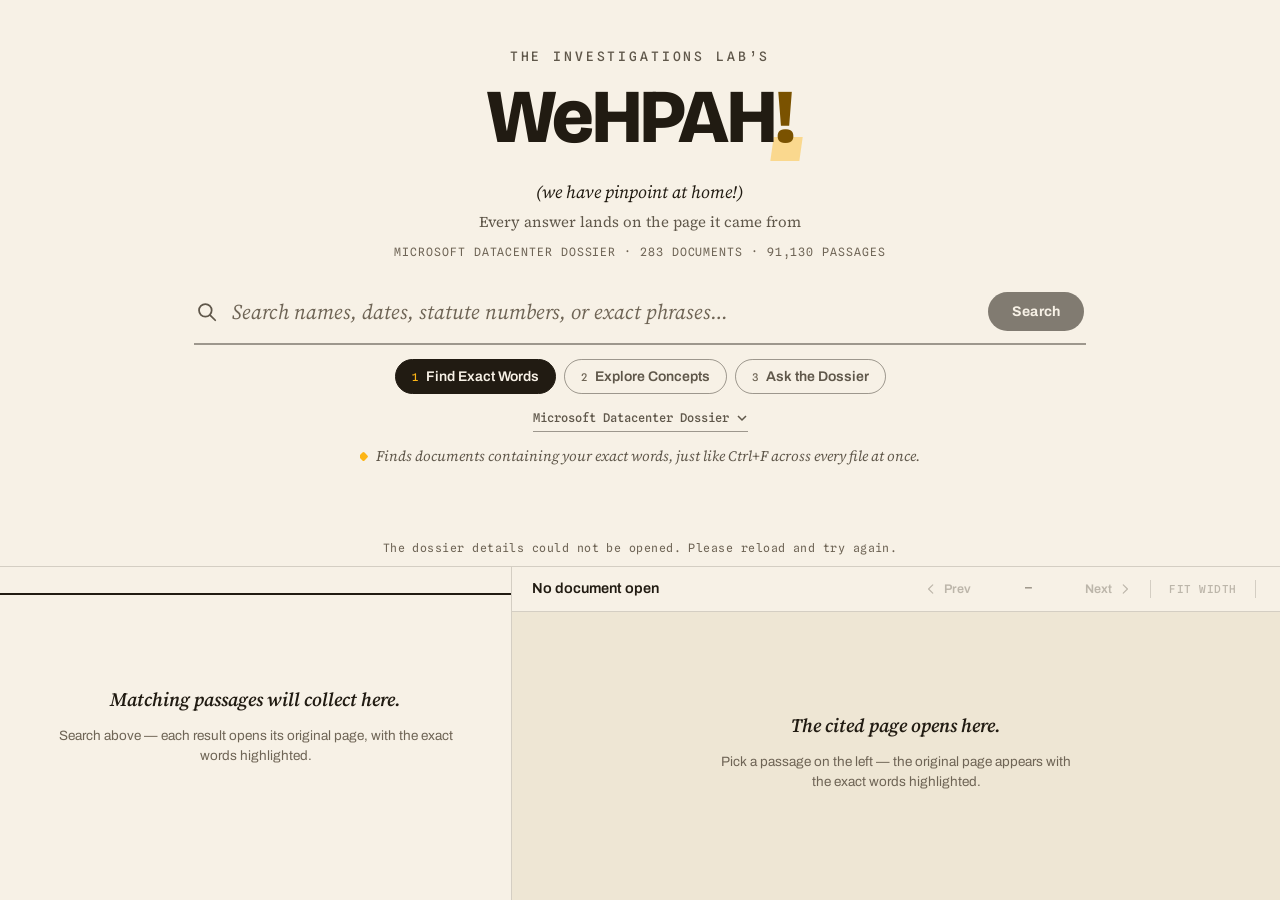
==== index.html @ 5fb96c06 "Add people and organizations, with a documented, measurable pipeline names.py finds candidates from " ====
<!doctype html>
<html lang="en">
<head>
  <meta charset="utf-8" />
  <meta name="viewport" content="width=device-width, initial-scale=1" />
  <title>Investigations Lab's WeHPAH! (We have pinpoint at home!)</title>
  <meta name="description" content="Search the complete CEC San Jose Data Center docket and see every answer highlighted on the original page." />
  <link rel="preconnect" href="https://fonts.googleapis.com" />
  <link rel="preconnect" href="https://fonts.gstatic.com" crossorigin />
  <link rel="stylesheet"
        href="https://fonts.googleapis.com/css2?family=Archivo:wght@400;500;600;700&family=Bricolage+Grotesque:opsz,wght@12..96,600;12..96,800&family=Source+Serif+4:ital,opsz,wght@0,8..60,400;0,8..60,600;1,8..60,400;1,8..60,600&family=Spline+Sans+Mono:wght@400;500&display=swap" />
  <link rel="stylesheet" href="./style.css" />
</head>
<body>
  <div class="app">
    <!-- ============ Header: essay cover that folds into a slim strip ============ -->
    <header id="app-header" class="app-header">
      <div class="header-inner">

        <!-- Wordmark: large in cover state, small + left-aligned when compact -->
        <div class="masthead">
          <p class="masthead-kicker">The Investigations Lab&rsquo;s</p>
          <h1 class="masthead-title"><a id="home-link" class="home-link" href="./" title="Back to the start">WeHPAH<span class="masthead-bang">!</span></a></h1>
          <div class="masthead-extras">
            <p class="masthead-nickname"><em>(we have pinpoint at home!)</em></p>
            <p class="masthead-tagline">Every answer lands on the page it came from</p>
            <p class="masthead-facts">Microsoft Datacenter Dossier &middot; 283 documents &middot; 91,130 passages</p>
          </div>
        </div>

        <!-- One search bar, three ways to ask -->
        <div class="search-hero">
          <div class="search-field">
            <svg class="search-glyph" viewBox="0 0 20 20" aria-hidden="true" fill="none" stroke="currentColor" stroke-width="1.6" stroke-linecap="round">
              <circle cx="8.5" cy="8.5" r="5.75"></circle>
              <path d="M13 13l4.5 4.5"></path>
            </svg>
            <input id="search-input" type="text" autocomplete="off" spellcheck="false"
                   placeholder="Search names, dates, statute numbers, or exact phrases&hellip;"
                   aria-label="Search the record" />
            <button id="search-button" class="search-go" type="button">Search</button>
          </div>

          <nav class="mode-switcher" role="tablist" aria-label="Search mode">
            <button class="pill active" data-mode="exact" role="tab" aria-selected="true"><span class="pill-no">1</span>Find Exact Words</button>
            <button class="pill" data-mode="concepts" role="tab" aria-selected="false"><span class="pill-no">2</span>Explore Concepts</button>
            <button class="pill" data-mode="dossier" role="tab" aria-selected="false"><span class="pill-no">3</span>Ask the Dossier</button>
          </nav>
          <button id="dossier-toggle" class="dossier-toggle" type="button" aria-expanded="false" aria-controls="dossier-panel"><span id="dossier-name">Microsoft Datacenter Dossier</span><svg viewBox="0 0 12 12" aria-hidden="true"><path d="m2 4 4 4 4-4" fill="none" stroke="currentColor" stroke-width="1.5"/></svg></button>
          <div id="dossier-panel" class="dossier-panel" hidden>
            <p class="dossier-panel-title">Open another dossier</p>
            <form id="dossier-form">
              <label for="dossier-url">Hugging Face dataset link</label>
              <div class="dossier-form-row">
                <input id="dossier-url" type="text" inputmode="url" autocomplete="off" placeholder="huggingface.co/datasets/owner/name" />
                <button type="submit">Open</button>
              </div>
            </form>
            <p id="dossier-error" class="dossier-error" role="alert" hidden></p>
            <p class="dossier-panel-note">Use a public dataset prepared for WeHPAH.</p>
            <button id="dossier-default" class="dossier-default" type="button">Return to Microsoft Datacenter Dossier</button>
          </div>

          <!-- Lives outside the collapsible footnotes so mode 3 stays labeled
               as experimental in the compact strip too -->
          <div id="experimental-warning" class="experimental-warning" hidden role="alert">
            <span class="warn-dot" aria-hidden="true"></span>Experimental feature &mdash; check every answer against its page
          </div>

          <div class="search-footnotes">
            <p id="helper-copy" class="helper-copy"><em>Finds documents containing your exact words, just like Ctrl+F across every file at once.</em></p>
            <p id="browse-links" class="browse-links" hidden>Or browse the whole dossier:
              <button id="browse-timeline" type="button">Timeline</button>
              <button id="browse-laws" type="button">Laws &amp; cases cited</button>
              <button id="browse-people" type="button" hidden>People</button>
              <button id="browse-orgs" type="button" hidden>Organizations</button></p>
          </div>

          <button id="expand-header" class="expand-header" type="button" aria-label="Expand search cover" title="Back to the full search cover" aria-expanded="false">
            <svg viewBox="0 0 20 20" aria-hidden="true" fill="none" stroke="currentColor" stroke-width="1.6" stroke-linecap="round" stroke-linejoin="round">
              <path d="M5 7.5l5-5 5 5M10 2.5V17.5"></path>
            </svg>
          </button>
        </div>

      </div>
      <div id="status-bar" class="status-bar" role="status" aria-live="polite"></div>
    </header>

    <!-- ============ Workspace: evidence stream + grounding stage ============ -->
    <main class="workspace">
      <!-- Left: the evidence stream -->
      <section id="left-pane" class="left-pane" aria-label="Evidence stream">
        <div class="results-head">
          <p id="results-count" class="results-count" hidden></p>
          <div id="view-switch" class="view-switch" role="group" aria-label="Show these results as" hidden>
            <button type="button" class="view-option" data-view="passages" aria-pressed="true">Passages</button>
            <button type="button" class="view-option" data-view="timeline" aria-pressed="false">Timeline</button>
            <button type="button" class="view-option" data-view="laws" aria-pressed="false">Laws cited</button>
            <button type="button" class="view-option" data-view="people" aria-pressed="false" hidden>People</button>
            <button type="button" class="view-option" data-view="orgs" aria-pressed="false" hidden>Organizations</button>
          </div>
        </div>
        <div id="dossier-summary" class="dossier-summary" hidden></div>
        <div id="evidence-stream" class="evidence-stream">
          <div class="empty-state">
            <p class="empty-line">Matching passages will collect here.</p>
            <p class="empty-hint">Search above &mdash; each result opens its original page, with the exact words highlighted.</p>
          </div>
        </div>
      </section>

      <!-- Right: the grounding stage -->
      <section id="right-pane" class="right-pane" aria-label="Original document viewer">
        <div class="stage-head">
          <div id="stage-doc-title" class="stage-doc-title">No document open</div>
          <div class="stage-controls">
            <button id="page-prev" class="ghost" disabled aria-label="Previous page">
              <svg viewBox="0 0 20 20" aria-hidden="true" fill="none" stroke="currentColor" stroke-width="1.6" stroke-linecap="round" stroke-linejoin="round"><path d="M12.5 4l-6 6 6 6"></path></svg>
              <span>Prev</span>
            </button>
            <span id="page-counter" class="page-counter">&mdash;</span>
            <button id="page-next" class="ghost" disabled aria-label="Next page">
              <span>Next</span>
              <svg viewBox="0 0 20 20" aria-hidden="true" fill="none" stroke="currentColor" stroke-width="1.6" stroke-linecap="round" stroke-linejoin="round"><path d="M7.5 4l6 6-6 6"></path></svg>
            </button>
            <span class="control-sep" aria-hidden="true"></span>
            <button id="zoom-toggle" class="ghost mono-btn" disabled>Fit Width</button>
            <span class="control-sep" aria-hidden="true"></span>
            <a id="download-pdf" class="ghost download-link mono-btn" hidden
               download="document.pdf">
              <svg viewBox="0 0 20 20" aria-hidden="true" fill="none" stroke="currentColor" stroke-width="1.6" stroke-linecap="round" stroke-linejoin="round"><path d="M10 2.5v10M6 9l4 3.5 4-3.5M3.5 16.5h13"></path></svg>
              <span>Original PDF</span>
            </a>
          </div>
        </div>
        <div id="stage-scroll" class="stage-scroll">
          <div id="stage-empty" class="stage-empty">
            <p class="empty-line">The cited page opens here.</p>
            <p class="empty-hint">Pick a passage on the left &mdash; the original page appears with the exact words highlighted.</p>
          </div>
          <figure class="plate-figure" id="plate-figure" hidden>
            <div id="canvas-wrap" class="canvas-wrap" hidden>
              <canvas id="pdf-canvas"></canvas>
              <div id="bbox-layer" class="bbox-overlay-layer"></div>
            </div>
            <figcaption id="fig-caption" class="fig-caption"></figcaption>
          </figure>
        </div>
      </section>
    </main>
  </div>

  <script type="module" src="./src/main.js"></script>
</body>
</html>
---- style.css ----
/* ============================================================
   WeHPAH! — "The Highlighter Essay"
   Design direction: The Pudding editorial data-essay, adapted
   to an Operate workspace. Cream paper, warm ink, ONE gold
   highlighter that follows the question from the results to
   the original page. Type: Bricolage Grotesque (display),
   Source Serif 4 (passages), Spline Sans Mono (data), Archivo (UI).
   ============================================================ */

:root {
  /* Paper & ink */
  --paper: #F7F1E6;            /* warm cream ground */
  --paper-deep: #EEE6D4;       /* recessed well behind plates */
  --plate: #FFFFFF;            /* white plates: summary, PDF page */
  --ink: #211B12;              /* warm near-black */
  --ink-2: #5F574A;            /* secondary text */
  --ink-3: #6E6455;            /* faint meta (still ≥4.5:1 on paper) */
  --line: rgba(33, 27, 18, 0.16);
  --line-strong: rgba(33, 27, 18, 0.42);

  /* The one accent */
  --gold: #FDB515;             /* California gold — the highlighter */
  --gold-deep: #D99A00;        /* focus rings, chip borders */
  --gold-ink: #7A5200;         /* small text on gold-adjacent surfaces */
  --gold-mark: rgba(253, 181, 21, 0.42);
  --gold-fill: rgba(253, 181, 21, 0.32);

  /* Type */
  --font-display: 'Bricolage Grotesque', Georgia, serif;
  --font-ui: 'Archivo', system-ui, -apple-system, 'Segoe UI', sans-serif;
  --font-serif: 'Source Serif 4', Georgia, 'Times New Roman', serif;
  --font-mono: 'Spline Sans Mono', ui-monospace, 'SF Mono', Menlo, monospace;

  --ease-fold: cubic-bezier(0.22, 0.61, 0.21, 1);
  --shadow-plate: 0 0 0 1px rgba(33, 27, 18, 0.22), 0 22px 44px -26px rgba(33, 27, 18, 0.42);
}

/* ---------- base ---------- */

* { box-sizing: border-box; }

/* The hidden attribute must win over any component display rule */
[hidden] { display: none !important; }

html, body {
  margin: 0;
  padding: 0;
  height: 100%;
  background: var(--paper);
  color: var(--ink);
  font-family: var(--font-ui);
  font-size: 15px;
  line-height: 1.5;
  -webkit-font-smoothing: antialiased;
  text-rendering: optimizeLegibility;
}

/* The app grid owns all scrolling; the page itself never drifts sideways */
html, body { overflow-x: clip; max-width: 100vw; }
body { overflow-y: hidden; }

/* Browser surfaces drawn in the world's palette */
::selection { background: rgba(253, 181, 21, 0.5); color: var(--ink); }
* { scrollbar-width: thin; scrollbar-color: rgba(33, 27, 18, 0.32) transparent; }
::-webkit-scrollbar { width: 9px; height: 9px; }
::-webkit-scrollbar-thumb { background: rgba(33, 27, 18, 0.28); border-radius: 99px; border: 2px solid var(--paper); }
::-webkit-scrollbar-track { background: transparent; }
:focus-visible { outline: 2px solid var(--gold-deep); outline-offset: 2px; border-radius: 2px; }
a { color: inherit; }

.app {
  height: 100dvh;
  display: grid;
  grid-template-rows: auto minmax(0, 1fr);
}

/* ============================================================
   HEADER — essay cover that folds into a slim sticky strip
   ============================================================ */

.app-header {
  background: var(--paper);
  border-bottom: 1px solid var(--line);
  position: relative;
  z-index: 6;
}

.header-inner {
  max-width: 940px;
  margin: 0 auto;
  padding: clamp(30px, 5.2vh, 58px) 24px 18px;
  display: flex;
  flex-direction: column;
  align-items: center;
  text-align: center;
  gap: clamp(18px, 3vh, 30px);
  transition: padding 0.45s var(--ease-fold), gap 0.45s var(--ease-fold);
}

/* --- masthead --- */

.masthead { transition: max-width 0.45s var(--ease-fold); }

/* Small-caps studio line sitting above the wordmark */
.masthead-kicker {
  margin: 0 0 2px;
  font-family: var(--font-mono);
  font-size: 13px;
  font-weight: 500;
  letter-spacing: 0.22em;
  text-transform: uppercase;
  color: var(--ink-2);
}
body.compact .masthead-kicker { display: none; }

.masthead-title {
  margin: 0;
  font-family: var(--font-display);
  font-weight: 800;
  font-optical-sizing: auto;
  font-size: clamp(46px, 6.4vw, 76px);
  line-height: 1.3;          /* single word never wraps; keeps the box readable */
  letter-spacing: -0.03em;
  color: var(--ink);
  transition: font-size 0.45s var(--ease-fold);
}
/* The bang sits on a swipe of the gold highlighter */
.masthead-bang {
  color: var(--gold-ink);
  position: relative;
}
.masthead-bang::after {
  content: "";
  position: absolute;
  left: -0.04em;
  right: -0.1em;
  bottom: 0.02em;
  height: 0.32em;
  background: var(--gold-mark);
  z-index: -1;
  transform: skewX(-8deg);
}

.masthead-extras {
  max-height: 120px;
  overflow: hidden;
  opacity: 1;
  transition: max-height 0.4s var(--ease-fold), opacity 0.25s ease, margin 0.4s var(--ease-fold);
}
/* The nickname rides directly under the wordmark, its own line */
.masthead-nickname {
  margin: 12px 0 0;
  font-family: var(--font-serif);
  font-size: 17.5px;
  color: var(--ink);
}
.masthead-nickname em { font-style: italic; }
.masthead-tagline {
  margin: 6px 0 0;
  font-family: var(--font-serif);
  font-size: 15px;
  color: var(--ink-2);
}
.masthead-tagline em { font-style: italic; color: var(--ink); }
.masthead-facts {
  margin: 10px 0 0;
  font-family: var(--font-mono);
  font-size: 11.5px;
  letter-spacing: 0.08em;
  text-transform: uppercase;
  color: var(--ink-3);
}

/* --- the search field: a blank line in the essay --- */

.search-hero {
  width: 100%;
  display: flex;
  flex-direction: column;
  align-items: center;
  gap: 14px;
  transition: gap 0.45s var(--ease-fold);
}
.dossier-toggle {
  border: 0;
  border-bottom: 1px solid var(--line-strong);
  background: transparent;
  color: var(--ink-2);
  font: 500 12px/1.4 var(--font-mono);
  padding: 2px 0 4px;
  cursor: pointer;
  display: inline-flex;
  align-items: center;
  gap: 7px;
  max-width: 220px;
}
.dossier-toggle:hover, .dossier-toggle[aria-expanded="true"] { color: var(--ink); border-color: var(--gold-deep); }
.dossier-toggle:disabled { opacity: .5; cursor: wait; }
.dossier-toggle span { overflow: hidden; white-space: nowrap; text-overflow: ellipsis; }
.dossier-toggle svg { width: 12px; height: 12px; flex: none; }
.dossier-panel {
  position: fixed;
  right: max(20px, calc((100vw - 940px) / 2));
  top: var(--dossier-panel-top, 120px);
  width: min(440px, calc(100vw - 32px));
  max-height: calc(100dvh - var(--dossier-panel-top, 120px) - 12px);
  overflow-y: auto;
  text-align: left;
  background: var(--plate);
  box-shadow: var(--shadow-plate);
  padding: 22px;
  z-index: 10;
}
.dossier-panel-title { margin: 0 0 14px; font: 600 20px/1.3 var(--font-serif); }
.dossier-panel label { display: block; margin-bottom: 7px; font: 500 11px/1.4 var(--font-mono); text-transform: uppercase; letter-spacing: .06em; }
.dossier-form-row { display: flex; gap: 8px; }
.dossier-form-row input { min-width: 0; flex: 1; border: 1px solid var(--line-strong); border-radius: 2px; padding: 9px 10px; font: 15px/1.4 var(--font-ui); color: var(--ink); }
.dossier-form-row button { border: 0; background: var(--ink); color: var(--plate); padding: 9px 15px; font: 600 13px/1.4 var(--font-ui); cursor: pointer; }
.dossier-panel-note, .dossier-error { margin: 12px 0 0; font: 15px/1.45 var(--font-serif); color: var(--ink-2); }
.dossier-error { color: var(--gold-ink); }
.dossier-default { margin-top: 15px; border: 0; border-bottom: 1px solid var(--line-strong); padding: 0 0 2px; background: transparent; color: var(--ink-2); font: 500 12px/1.4 var(--font-mono); cursor: pointer; }

.search-field {
  width: 100%;
  display: flex;
  align-items: center;
  gap: 14px;
  padding: 4px 2px 12px;
  border-bottom: 2px solid var(--line-strong);
  transition: border-color 0.2s ease, padding 0.45s var(--ease-fold);
}
.search-field:focus-within { border-bottom-color: var(--gold-deep); }

.search-glyph {
  width: 22px;
  height: 22px;
  flex: none;
  color: var(--ink-2);
  transition: color 0.2s ease, width 0.45s var(--ease-fold), height 0.45s var(--ease-fold);
}
.search-field:focus-within .search-glyph { color: var(--gold-ink); }

#search-input {
  flex: 1;
  min-width: 0;
  border: none;
  outline: none;
  background: transparent;
  font-family: var(--font-serif);
  font-size: 21px;
  color: var(--ink);
  padding: 4px 0;
  transition: font-size 0.45s var(--ease-fold);
  caret-color: var(--gold-deep);
}
#search-input::placeholder { color: var(--ink-3); font-style: italic; }

.search-go {
  flex: none;
  font-family: var(--font-ui);
  font-weight: 700;
  font-size: 14px;
  letter-spacing: 0.01em;
  padding: 12px 24px;
  border: none;
  border-radius: 999px;
  background: var(--ink);
  color: var(--paper);
  cursor: pointer;
  transition: background 0.15s ease, transform 0.1s ease,
              padding 0.45s var(--ease-fold), font-size 0.45s var(--ease-fold);
}
.search-go:hover { background: #000; }
.search-go:active { transform: translateY(1px); }
.search-go:disabled { opacity: 0.55; cursor: default; }

/* --- mode switcher: three ways to ask --- */

.mode-switcher {
  display: flex;
  gap: 8px;
  flex-wrap: wrap;
  justify-content: center;
}

.pill {
  display: inline-flex;
  align-items: baseline;
  gap: 8px;
  font-family: var(--font-ui);
  font-weight: 600;
  font-size: 14px;
  padding: 9px 16px;
  border-radius: 999px;
  border: 1px solid var(--line-strong);
  background: transparent;
  color: var(--ink-2);
  cursor: pointer;
  transition: background 0.15s ease, color 0.15s ease, border-color 0.15s ease,
              padding 0.45s var(--ease-fold), font-size 0.45s var(--ease-fold);
}
.pill:hover { color: var(--ink); border-color: var(--ink); }
.pill .pill-no {
  font-family: var(--font-mono);
  font-weight: 500;
  font-size: 10.5px;
  color: var(--ink-3);
  transition: color 0.15s ease, font-size 0.45s var(--ease-fold);
}
.pill.active { background: var(--ink); border-color: var(--ink); color: var(--paper); }
.pill.active .pill-no { color: var(--gold); }

/* --- footnotes under the search --- */

.search-footnotes {
  max-height: 90px;
  overflow: hidden;
  opacity: 1;
  display: flex;
  flex-direction: column;
  align-items: center;
  gap: 10px;
  transition: max-height 0.4s var(--ease-fold), opacity 0.25s ease, margin 0.4s var(--ease-fold);
}

.helper-copy {
  margin: 0;
  font-family: var(--font-serif);
  font-size: 14.5px;
  color: var(--ink-2);
}
.helper-copy em { font-style: italic; }
.helper-copy::before {
  content: "";
  display: inline-block;
  width: 7px;
  height: 7px;
  margin-right: 9px;
  margin-bottom: 1px;
  background: var(--gold);
  border-radius: 1.5px;
  transform: rotate(45deg);
}

.experimental-warning {
  display: inline-flex;
  align-items: center;
  gap: 8px;
  font-family: var(--font-mono);
  font-size: 11px;
  letter-spacing: 0.07em;
  text-transform: uppercase;
  color: var(--gold-ink);
  background: rgba(253, 181, 21, 0.14);
  border: 1px solid var(--gold-deep);
  border-radius: 999px;
  padding: 5px 13px;
}
.warn-dot {
  width: 6px;
  height: 6px;
  border-radius: 50%;
  background: var(--gold);
}

/* --- expand (cover restore) button --- */

.expand-header {
  flex: none;
  width: 0;
  height: 34px;
  padding: 0;
  opacity: 0;
  overflow: hidden;
  pointer-events: none;
  display: inline-flex;
  align-items: center;
  justify-content: center;
  border: 1px solid var(--line-strong);
  border-radius: 50%;
  background: transparent;
  color: var(--ink-2);
  cursor: pointer;
  transition: opacity 0.3s ease 0.15s, width 0.35s var(--ease-fold);
}
.expand-header:hover { color: var(--ink); border-color: var(--ink); }
.expand-header svg { width: 15px; height: 15px; }

/* --- status line: footnote at the foot of the header --- */

.status-bar {
  max-width: 940px;
  margin: 0 auto;
  padding: 6px 24px 9px;
  min-height: 26px;
  font-family: var(--font-mono);
  font-size: 11.5px;
  letter-spacing: 0.04em;
  color: var(--ink-3);
  text-align: center;
}
.status-bar:empty { padding-top: 0; padding-bottom: 6px; }
.status-bar.busy::before {
  content: "";
  display: inline-block;
  width: 11px;
  height: 11px;
  margin-right: 8px;
  vertical-align: -1px;
  border: 2px solid var(--line);
  border-top-color: var(--gold-deep);
  border-radius: 50%;
  animation: spin 0.8s linear infinite;
}
@keyframes spin { to { transform: rotate(360deg); } }

/* ============================================================
   COMPACT STATE — after the first search, the cover folds away
   ============================================================ */

body.compact .header-inner {
  max-width: 1200px;
  flex-direction: row;
  text-align: left;
  gap: 18px;
  padding: 10px 20px;
}

body.compact .masthead {
  flex: none;
  max-width: 150px;      /* intrinsic-size cap: cover text can never widen the strip */
  overflow: hidden;
}
body.compact .masthead-title { font-size: 20px; line-height: 1.3; }
body.compact .masthead-bang::after { height: 0.3em; }
/* display:none (not just max-height:0) so the cover's lines stop contributing
   their min-content width to the compact flex row */
body.compact .masthead-extras { display: none; }

body.compact .search-hero {
  flex: 1;
  min-width: 0;
  flex-direction: row;
  gap: 12px;
}
body.compact .dossier-toggle { flex: none; max-width: 150px; }
@media (max-width: 900px) { body.compact .dossier-toggle { max-width: 90px; } }
body.compact .search-field { border-bottom-width: 1px; padding: 2px 2px 6px; gap: 10px; }
body.compact .search-glyph { width: 16px; height: 16px; }
body.compact #search-input { font-size: 15px; }
body.compact .search-go { font-size: 12px; padding: 7px 14px; }

body.compact .mode-switcher { flex: none; justify-content: flex-start; }
body.compact .pill { font-size: 12px; padding: 5px 11px; }
body.compact .pill .pill-no { font-size: 9px; }

body.compact .search-footnotes { display: none; }

body.compact .expand-header { width: 34px; opacity: 1; pointer-events: auto; }

/* Mode 3 stays labeled as experimental inside the compact strip too */
body.compact .experimental-warning { flex: none; padding: 4px 10px; font-size: 9.5px; }

/* ============================================================
   WORKSPACE — evidence stream 2fr · grounding stage 3fr
   ============================================================ */

.workspace {
  display: grid;
  grid-template-columns: minmax(340px, 2fr) minmax(0, 3fr);
  min-height: 0;
}

/* ---------- left pane: the evidence stream ---------- */

.left-pane {
  min-width: 0;
  min-height: 0;   /* grid item floor: lets overflow-y engage instead of stretching the row */
  overflow-y: auto;
  border-right: 1px solid var(--line);
  padding-bottom: 48px;
  display: flex;
  flex-direction: column;
}

/* The stream opens with the world's thick-over-thin rule pair */
.results-head {
  padding: 14px 26px 12px;
  flex: none;
  border-bottom: 2.5px solid var(--ink);
}
.results-count {
  margin: 0;
  font-family: var(--font-mono);
  font-size: 11.5px;
  font-weight: 500;
  letter-spacing: 0.08em;
  text-transform: uppercase;
  color: var(--ink-2);
}
.results-count b { color: var(--ink); font-weight: 500; }

/* --- entries: ink on paper, separated by hairlines --- */

.evidence-stream {
  margin-top: 5px;   /* first entry's hairline completes the rule pair */
  flex: 1;
  display: flex;
  flex-direction: column;
}

.empty-state {
  margin: auto;
  padding: 40px 36px;
  max-width: 54ch;
  text-align: center;
}
.empty-line {
  margin: 0 0 12px;
  font-family: var(--font-serif);
  font-style: italic;
  font-weight: 600;
  font-size: 19px;
  color: var(--ink);
}
.empty-hint {
  margin: 0;
  font-size: 13.5px;
  color: var(--ink-3);
}

.entry {
  position: relative;
  padding: 18px 26px 20px;
  border-top: 1px solid var(--line);
  cursor: pointer;
  transition: background 0.16s ease;
  animation: entry-rise 0.4s cubic-bezier(0.2, 0.7, 0.3, 1) both;
  animation-delay: calc(var(--i, 0) * 26ms);
}
@keyframes entry-rise {
  from { opacity: 0; transform: translateY(7px); }
}
.entry:hover { background: rgba(255, 255, 255, 0.55); }
.entry.active {
  background: var(--plate);
  box-shadow: 0 0 0 1px var(--line-strong), 0 14px 30px -24px rgba(33, 27, 18, 0.55);
}

.entry-head {
  display: flex;
  align-items: baseline;
  gap: 12px;
  margin-bottom: 9px;
}
.entry-doc {
  margin: 0;
  flex: 1;
  font-family: var(--font-ui);
  font-weight: 700;
  font-size: 15px;
  letter-spacing: -0.005em;
  color: var(--ink);
  min-width: 0;
  overflow: hidden;
  text-overflow: ellipsis;
  white-space: nowrap;
}
/* Gold swipe under the active entry's document */
.entry.active .entry-doc { text-decoration: underline; text-decoration-color: var(--gold); text-decoration-thickness: 3px; text-underline-offset: 4px; }
.entry-page {
  flex: none;
  font-family: var(--font-mono);
  font-size: 11.5px;
  font-weight: 500;
  color: var(--ink-2);
}
.entry-tag {
  flex: none;
  margin-left: auto;
  font-family: var(--font-mono);
  font-size: 10.5px;
  font-weight: 500;
  letter-spacing: 0.07em;
  text-transform: uppercase;
  color: var(--ink-3);
  white-space: nowrap;
}
.entry-tag.tag-visual { color: var(--gold-ink); }
.entry-tag.tag-visual::before {
  content: "";
  display: inline-block;
  width: 6px;
  height: 6px;
  margin-right: 6px;
  margin-bottom: 1px;
  border-radius: 50%;
  background: var(--gold);
}

.entry-passage {
  margin: 0;
  font-family: var(--font-serif);
  font-size: 16px;
  line-height: 1.62;
  color: var(--ink);
  white-space: pre-wrap;
  overflow-wrap: break-word;
}
.entry-meta {
  margin: 10px 0 0;
  font-family: var(--font-mono);
  font-size: 11px;
  letter-spacing: 0.05em;
  color: var(--ink-3);
  overflow: hidden;
  text-overflow: ellipsis;
  white-space: nowrap;
}

/* The gold highlighter swipes under exact-word hits */
mark.exact-hit {
  color: inherit;
  padding: 0 1px;
  border-radius: 2px;
  background-image: linear-gradient(rgba(253, 181, 21, 0.34), rgba(253, 181, 21, 0.34));
  background-repeat: no-repeat;
  background-size: 0% 52%;
  background-position: 0 70%;
  animation: mark-swipe 0.45s ease-out forwards;
  animation-delay: calc(0.2s + var(--i, 0) * 26ms);
}
@keyframes mark-swipe { to { background-size: 100% 52%; } }

/* --- loading skeletons --- */

.skeleton { padding: 20px 26px 22px; border-top: 1px solid var(--line); }
.skeleton .bar {
  height: 12px;
  border-radius: 3px;
  margin-bottom: 10px;
  background: linear-gradient(100deg, rgba(33, 27, 18, 0.05) 40%, rgba(33, 27, 18, 0.12) 50%, rgba(33, 27, 18, 0.05) 60%);
  background-size: 220% 100%;
  animation: shimmer 1.3s linear infinite;
}
.skeleton .bar:last-child { margin-bottom: 0; }
@keyframes shimmer { to { background-position: -220% 0; } }

/* ---------- Ask the Dossier: the answer plate ---------- */

.dossier-summary {
  margin: 6px 18px 20px;
  background: var(--plate);
  border-radius: 3px;
  box-shadow: var(--shadow-plate);
  padding: 20px 22px 18px;
  animation: entry-rise 0.4s cubic-bezier(0.2, 0.7, 0.3, 1) both;
}
.dossier-summary h2 {
  margin: 0 0 4px;
  font-family: var(--font-display);
  font-weight: 700;
  font-size: 18px;
  letter-spacing: -0.01em;
  color: var(--ink);
}
.dossier-q {
  margin: 0 0 14px;
  padding-bottom: 12px;
  border-bottom: 1px solid var(--line);
  font-family: var(--font-serif);
  font-style: italic;
  font-size: 14.5px;
  color: var(--ink-2);
}
.dossier-summary ol { margin: 0; padding: 0; list-style: none; counter-reset: claim; }

.claim-row {
  counter-increment: claim;
  position: relative;
  padding: 12px 0 13px 24px;
}
.claim-row + .claim-row { border-top: 1px solid var(--line); }
.claim-row::before {
  content: counter(claim);
  position: absolute;
  left: 0;
  top: 15px;
  font-family: var(--font-mono);
  font-size: 11px;
  font-weight: 500;
  color: var(--gold-ink);
}
.claim-text {
  display: block;
  font-family: var(--font-serif);
  font-size: 15.5px;
  line-height: 1.55;
  color: var(--ink);
}

/* Gold citation chip: its own line under the sentence — hover quotes the
   verbatim source, click opens the cited page */
.verify-pill {
  display: inline-block;
  margin-top: 7px;
  max-width: 100%;
  font-family: var(--font-mono);
  font-size: 10.5px;
  font-weight: 500;
  letter-spacing: 0.05em;
  color: var(--gold-ink);
  background: rgba(253, 181, 21, 0.12);
  border: 1px solid var(--gold-deep);
  border-radius: 999px;
  padding: 3px 10px;
  cursor: pointer;
  position: relative;
  transition: background 0.15s ease;
}
.verify-pill:hover { background: rgba(253, 181, 21, 0.3); }
.verify-pill[data-quote]:hover::after,
.verify-pill[data-quote]:focus-visible::after {
  content: "“" attr(data-quote) "”";
  position: absolute;
  right: 0;
  top: calc(100% + 8px);
  z-index: 30;
  width: min(340px, 78vw);
  white-space: normal;
  background: var(--ink);
  color: var(--paper);
  font-family: var(--font-serif);
  font-size: 12.5px;
  font-style: italic;
  font-weight: 400;
  letter-spacing: 0;
  text-transform: none;
  line-height: 1.5;
  text-align: left;
  padding: 10px 13px;
  border-radius: 4px;
  box-shadow: 0 14px 30px -14px rgba(33, 27, 18, 0.6);
}

/* Thoroughness: three quiet mono toggles under the question */
.depth-choice { display: flex; gap: 6px; margin: -4px 0 6px; }
.depth-option {
  font-family: var(--font-mono);
  font-size: 10.5px;
  font-weight: 500;
  letter-spacing: 0.06em;
  text-transform: uppercase;
  color: var(--ink-2);
  background: transparent;
  border: 1px solid var(--line);
  border-radius: 999px;
  padding: 3px 10px;
  cursor: pointer;
  opacity: 0.8;
  transition: opacity 0.15s ease, border-color 0.15s ease;
}
.depth-option:hover:not(:disabled) { opacity: 1; border-color: var(--line-strong); }
.depth-option[aria-pressed="true"] { opacity: 1; color: var(--gold-ink); border-color: var(--gold-deep); background: rgba(253, 181, 21, 0.12); }
.depth-option:disabled { cursor: default; }

.claim-also {
  display: block;
  margin-top: 5px;
  font-family: var(--font-mono);
  font-size: 10.5px;
  letter-spacing: 0.04em;
  color: var(--ink-3);
}

.dossier-coverage {
  margin: 12px 0 0;
  padding-top: 10px;
  border-top: 1px solid var(--line);
  font-family: var(--font-mono);
  font-size: 10.5px;
  letter-spacing: 0.08em;
  text-transform: uppercase;
  color: var(--ink-3);
}

.read-more {
  display: block;
  width: 100%;
  margin-top: 10px;
  font-family: var(--font-ui);
  font-weight: 600;
  font-size: 13.5px;
  color: var(--ink);
  background: transparent;
  border: 1px solid var(--line-strong);
  border-radius: 999px;
  padding: 9px 18px;
  cursor: pointer;
  transition: border-color 0.15s ease, background 0.15s ease;
}
.read-more:hover:not(:disabled) { border-color: var(--ink); background: rgba(33, 27, 18, 0.04); }
.read-more:disabled { opacity: 0.6; cursor: default; }

.setup-chip {
  display: block;
  width: 100%;
  margin-top: 14px;
  font-family: var(--font-ui);
  font-weight: 600;
  font-size: 13.5px;
  color: var(--paper);
  background: var(--ink);
  border: none;
  border-radius: 999px;
  padding: 11px 18px;
  cursor: pointer;
  transition: background 0.15s ease, transform 0.1s ease;
}
.setup-chip:hover { background: #000; }
.setup-chip:active { transform: translateY(1px); }
.setup-chip:disabled { opacity: 0.7; cursor: default; }

/* ============================================================
   RIGHT PANE — the grounding stage
   ============================================================ */

.right-pane {
  min-width: 0;
  min-height: 0;   /* same grid-item floor for the stage's scroll container */
  display: flex;
  flex-direction: column;
  background: var(--paper-deep);
}

.stage-head {
  display: flex;
  align-items: center;
  flex-wrap: wrap;
  gap: 8px 16px;
  padding: 9px 20px;
  background: var(--paper);
  border-bottom: 1px solid var(--line);
}
.stage-doc-title {
  flex: 1 1 220px;
  min-width: 160px;
  font-family: var(--font-ui);
  font-weight: 600;
  font-size: 14.5px;
  color: var(--ink);
  white-space: nowrap;
  overflow: hidden;
  text-overflow: ellipsis;
}
.stage-controls {
  display: flex;
  align-items: center;
  gap: 4px;
  flex-wrap: wrap;
}

.ghost {
  display: inline-flex;
  align-items: center;
  gap: 6px;
  font-family: var(--font-ui);
  font-weight: 600;
  font-size: 12.5px;
  color: var(--ink-2);
  padding: 6px 10px;
  border: none;
  border-radius: 6px;
  background: transparent;
  cursor: pointer;
  text-decoration: none;
  transition: color 0.14s ease, background 0.14s ease;
}
.ghost svg { width: 14px; height: 14px; }
.ghost:hover:not(:disabled) { color: var(--ink); background: rgba(33, 27, 18, 0.07); }
.ghost:disabled { opacity: 0.38; cursor: default; }

.mono-btn {
  font-family: var(--font-mono);
  font-weight: 500;
  font-size: 11px;
  letter-spacing: 0.05em;
  text-transform: uppercase;
}

.page-counter {
  font-family: var(--font-mono);
  font-size: 11.5px;
  color: var(--ink-2);
  min-width: 86px;
  text-align: center;
  white-space: nowrap;
}
.control-sep { width: 1px; height: 18px; background: var(--line); margin: 0 4px; }

/* The well: a recessed desk the white page sits on */

.stage-scroll {
  flex: 1;
  overflow: auto;
  padding: 26px 26px 34px;
  display: flex;
  flex-direction: column;
}
.stage-empty {
  margin: auto;
  text-align: center;
  max-width: 44ch;
  padding: 40px 20px;
}

.plate-figure { margin: auto; max-width: 100%; }
.canvas-wrap {
  position: relative;
  width: fit-content;
  max-width: 100%;
  background: #fff;
  border-radius: 2px;
  box-shadow: var(--shadow-plate);
}
#pdf-canvas { display: block; border-radius: 2px; max-width: 100%; }

.fig-caption {
  margin: 13px auto 0;
  max-width: 72ch;
  text-align: center;
  font-family: var(--font-mono);
  font-size: 11px;
  letter-spacing: 0.06em;
  text-transform: uppercase;
  color: var(--ink-2);
}

/* Zoom-proof percentage overlay — the highlighter lands on the page */
.bbox-overlay-layer {
  position: absolute;
  inset: 0;
  pointer-events: none;
  border-radius: 2px;
}
.evidence-highlight-box {
  position: absolute;
  border: 2px solid var(--gold-deep);
  background: var(--gold-fill);
  border-radius: 2px;
  animation: pulse-gold 1.2s ease-out;
}
@keyframes pulse-gold {
  0%   { box-shadow: 0 0 0 0 rgba(253, 181, 21, 0.65); }
  100% { box-shadow: 0 0 0 14px rgba(253, 181, 21, 0); }
}

/* ============================================================
   Responsive
   ============================================================ */

@media (max-width: 1020px) {
  /* minmax(0,·) floor: entry content can never push the column past the viewport */
  .workspace { grid-template-columns: minmax(0, 1fr); overflow-y: auto; }
  .left-pane {
    border-right: none;
    border-bottom: 1px solid var(--line);
    overflow-y: visible;
    max-height: none;
  }
  .right-pane { min-height: 78vh; }
  .stage-scroll { min-height: 60vh; }
  /* the strip is too narrow for the label here; the cover still shows it */
  body.compact .experimental-warning { display: none; }
}

@media (max-width: 640px) {
  .header-inner { padding-left: 16px; padding-right: 16px; }
  body.compact .mode-switcher { display: none; }   /* modes live on the cover */
  body.compact .masthead { display: none; }        /* the query needs the width  */
  .search-field { gap: 10px; }
  .search-glyph { width: 18px; height: 18px; }
  #search-input { font-size: 17px; }
  .search-go { font-size: 12.5px; padding: 10px 14px; }
  .ghost span { display: none; }                   /* icon-only pager on phones */
  .page-counter { min-width: 64px; }
  .entry { padding: 16px 18px 18px; }
  .results-head { padding: 12px 18px 10px; }
  .entry-tag { display: none; }                    /* tag returns on tap-active */
  .entry.active .entry-tag { display: block; }
  .empty-state { margin: 10vh 24px 0; }
}

/* Very short viewports: let the page scroll instead of crushing the stage */
@media (max-height: 560px) {
  body { overflow-y: auto; overflow-x: hidden; }
  .app { height: auto; min-height: 100dvh; }
  .workspace { min-height: 60vh; }
}

/* Respect reduced-motion preferences */
@media (prefers-reduced-motion: reduce) {
  *, *::before, *::after {
    animation-duration: 0.01ms !important;
    animation-iteration-count: 1 !important;
    transition-duration: 0.01ms !important;
  }
  mark.exact-hit { background-size: 100% 46%; }
}

/* ---------- Timeline & laws cited ---------- */
.browse-links { margin: 10px 0 0; font: italic 15px/1.45 var(--font-serif); color: var(--ink-2); text-align: center; }
.browse-links button, .view-option, .back-link, .provision {
  border: 0; background: transparent; cursor: pointer; padding: 2px 0;
  font: 500 12px/1.4 var(--font-mono); letter-spacing: .04em; text-transform: uppercase; color: var(--ink-2);
}
.browse-links button { margin-left: 10px; border-bottom: 1px solid var(--line-strong); }
.browse-links button:hover, .view-option:hover, .back-link:hover, .provision:hover { color: var(--ink); border-color: var(--gold-deep); }
.view-switch { display: flex; gap: 16px; margin-top: 8px; }
.view-option { border-bottom: 2px solid transparent; }
.view-option[aria-pressed="true"] { color: var(--ink); border-bottom-color: var(--gold); }
.back-link { margin-right: 10px; color: var(--gold-ink); }
.year-rule {
  margin: 22px 0 4px; padding-bottom: 4px; border-bottom: 2.5px solid var(--ink);
  font: 800 22px/1.3 'Bricolage Grotesque', sans-serif; letter-spacing: -0.02em; color: var(--ink);
}
.year-rule:first-child { margin-top: 4px; }
.entry-date { flex: none; font: 500 13px/1.4 var(--font-mono); color: var(--gold-ink); white-space: nowrap; }
.law-provisions { display: flex; flex-wrap: wrap; gap: 4px 12px; margin: 6px 0 0; }
.provision { text-transform: none; color: var(--gold-ink); }
.provision-more { font: 12px/1.4 var(--font-mono); color: var(--ink-3); }
.claim-key { font-weight: 600; }
.law-entry .entry-doc { white-space: normal; overflow: visible; }
.home-link { color: inherit; text-decoration: none; }
.home-link:hover .masthead-bang, .home-link:focus-visible .masthead-bang { color: var(--gold-ink); }
body.compact .home-link { cursor: pointer; }
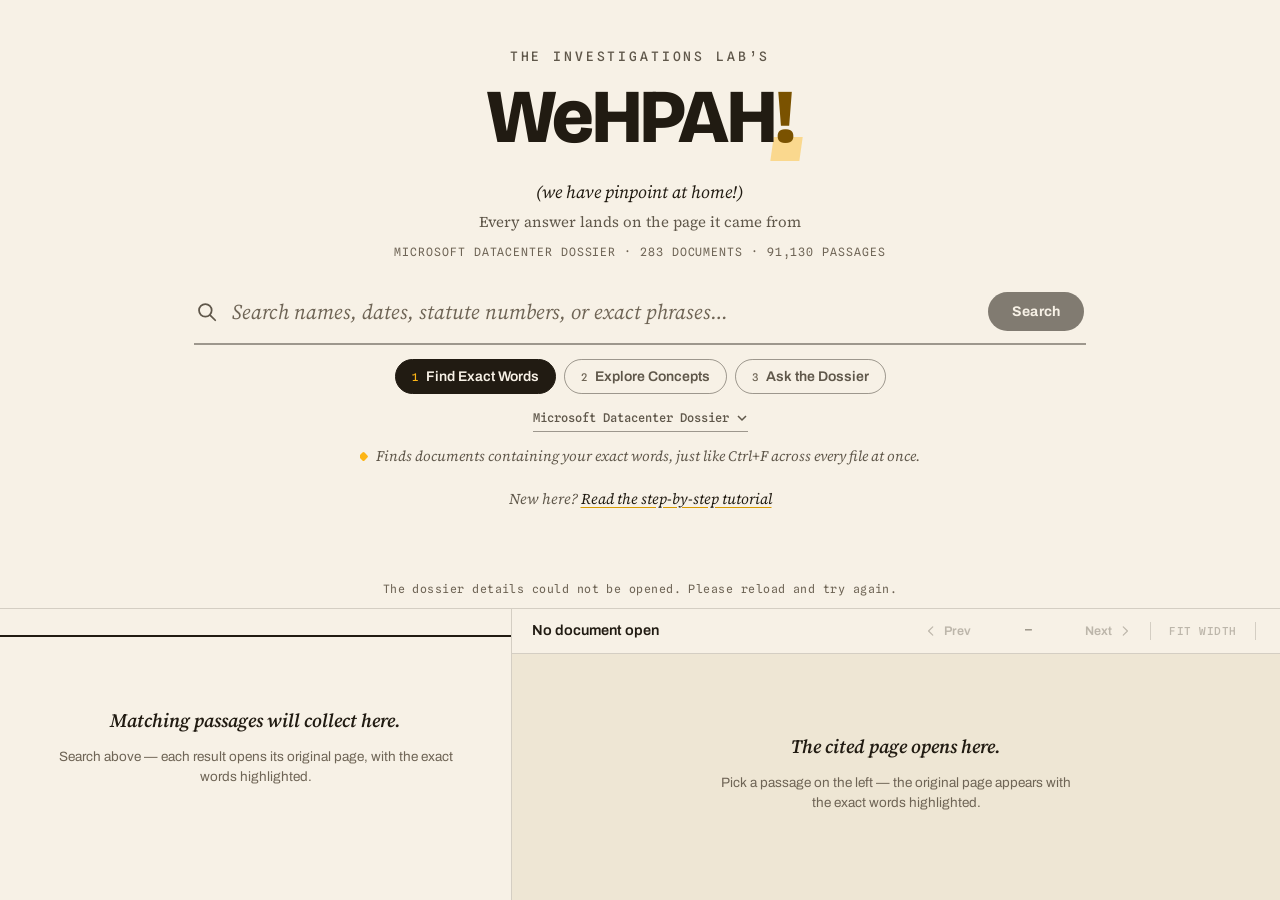
==== commit 0a843318: "Add a step-by-step tutorial that traces the San José data center approvals The tutorial teaches each" ====
--- a/index.html
+++ b/index.html
@@ -58,7 +58,10 @@
             </form>
             <p id="dossier-error" class="dossier-error" role="alert" hidden></p>
             <p class="dossier-panel-note">Use a public dataset prepared for WeHPAH.</p>
-            <button id="dossier-default" class="dossier-default" type="button">Return to Microsoft Datacenter Dossier</button>
+            <div class="dossier-defaults" aria-label="Available dossiers">
+              <button class="dossier-default" type="button" data-repo="kolenyo/MS_Datacenter">Microsoft Datacenter Dossier</button>
+              <button class="dossier-default" type="button" data-repo="kolenyo/great_oaks">Great Oaks Dossier</button>
+            </div>
           </div>
 
           <!-- Lives outside the collapsible footnotes so mode 3 stays labeled
@@ -74,6 +77,7 @@
               <button id="browse-laws" type="button">Laws &amp; cases cited</button>
               <button id="browse-people" type="button" hidden>People</button>
               <button id="browse-orgs" type="button" hidden>Organizations</button></p>
+            <p class="browse-links">New here? <a href="tutorial/">Read the step-by-step tutorial</a></p>
           </div>
 
           <button id="expand-header" class="expand-header" type="button" aria-label="Expand search cover" title="Back to the full search cover" aria-expanded="false">
@@ -93,6 +97,10 @@
       <section id="left-pane" class="left-pane" aria-label="Evidence stream">
         <div class="results-head">
           <p id="results-count" class="results-count" hidden></p>
+          <div id="view-filter-row" class="view-filter-row" hidden>
+            <input id="view-filter" type="search" autocomplete="off" spellcheck="false" aria-label="Filter this list" />
+            <span id="view-filter-count" class="view-filter-count" aria-live="polite"></span>
+          </div>
           <div id="view-switch" class="view-switch" role="group" aria-label="Show these results as" hidden>
             <button type="button" class="view-option" data-view="passages" aria-pressed="true">Passages</button>
             <button type="button" class="view-option" data-view="timeline" aria-pressed="false">Timeline</button>
--- a/style.css
+++ b/style.css
@@ -218,7 +218,9 @@
 .dossier-form-row button { border: 0; background: var(--ink); color: var(--plate); padding: 9px 15px; font: 600 13px/1.4 var(--font-ui); cursor: pointer; }
 .dossier-panel-note, .dossier-error { margin: 12px 0 0; font: 15px/1.45 var(--font-serif); color: var(--ink-2); }
 .dossier-error { color: var(--gold-ink); }
-.dossier-default { margin-top: 15px; border: 0; border-bottom: 1px solid var(--line-strong); padding: 0 0 2px; background: transparent; color: var(--ink-2); font: 500 12px/1.4 var(--font-mono); cursor: pointer; }
+.dossier-defaults { display: flex; flex-wrap: wrap; gap: 10px 18px; margin-top: 15px; }
+.dossier-default { border: 0; border-bottom: 1px solid var(--line-strong); padding: 0 0 2px; background: transparent; color: var(--ink-2); font: 500 12px/1.4 var(--font-mono); cursor: pointer; }
+.dossier-default:hover { color: var(--ink); border-color: var(--gold-deep); }
 
 .search-field {
   width: 100%;
@@ -313,7 +315,7 @@
 /* --- footnotes under the search --- */
 
 .search-footnotes {
-  max-height: 90px;
+  max-height: 200px;
   overflow: hidden;
   opacity: 1;
   display: flex;
@@ -1015,6 +1017,7 @@
   font: 500 12px/1.4 var(--font-mono); letter-spacing: .04em; text-transform: uppercase; color: var(--ink-2);
 }
 .browse-links button { margin-left: 10px; border-bottom: 1px solid var(--line-strong); }
+.browse-links a { color: var(--ink); text-decoration-color: var(--gold-deep); text-underline-offset: 3px; }
 .browse-links button:hover, .view-option:hover, .back-link:hover, .provision:hover { color: var(--ink); border-color: var(--gold-deep); }
 .view-switch { display: flex; gap: 16px; margin-top: 8px; }
 .view-option { border-bottom: 2px solid transparent; }
@@ -1034,3 +1037,35 @@
 .home-link { color: inherit; text-decoration: none; }
 .home-link:hover .masthead-bang, .home-link:focus-visible .masthead-bang { color: var(--gold-ink); }
 body.compact .home-link { cursor: pointer; }
+
+/* The results header stays in view while the list scrolls, so "← Start" / "← Results" are always reachable */
+.results-head { position: sticky; top: 0; z-index: 3; background: var(--paper); }
+.view-filter-row { display: flex; align-items: baseline; gap: 12px; margin-top: 10px; }
+.view-filter-row[hidden] { display: none; }
+#view-filter {
+  flex: 1; min-width: 0; border: 0; border-bottom: 1px solid var(--line-strong); background: transparent;
+  padding: 4px 0; font: 15px/1.4 var(--font-serif); color: var(--ink); caret-color: var(--gold-deep);
+}
+#view-filter:focus { outline: none; border-bottom-color: var(--gold-deep); }
+#view-filter::placeholder { color: var(--ink-3); font-style: italic; }
+.view-filter-count { flex: none; font: 500 11px/1.4 var(--font-mono); letter-spacing: .06em; text-transform: uppercase; color: var(--ink-3); }
+.entry.filtered-out, .year-rule.filtered-out { display: none; }
+
+/* Names, laws and dates inside passages link to their own page: a quiet dotted rule, gold on hover */
+a.ent { color: inherit; text-decoration: underline dotted var(--line-strong); text-underline-offset: 3px; text-decoration-thickness: 1px; }
+a.ent:hover, a.ent:focus-visible { text-decoration: underline solid var(--gold-deep); text-decoration-thickness: 2px; }
+a.entry-date.ent { color: var(--gold-ink); }
+
+/* A person's, organization's, law's or date's page opens with what the record says about it */
+.profile { padding: 18px 26px 16px; border-bottom: 2.5px solid var(--ink); margin-bottom: 4px; }
+.profile-title { margin: 0; font: 800 26px/1.15 var(--font-display); letter-spacing: -0.02em; color: var(--ink); }
+.profile-facts { margin: 6px 0 0; font: 12px/1.5 var(--font-mono); letter-spacing: 0.05em; text-transform: uppercase; color: var(--ink-2); }
+.profile-heading { margin: 16px 0 2px; font: 600 13px/1.4 var(--font-ui); color: var(--ink); }
+.profile-hint { margin: 0 0 8px; font: italic 14px/1.45 var(--font-serif); color: var(--ink-3); }
+.profile-row { display: flex; flex-wrap: wrap; align-items: baseline; gap: 4px 14px; margin: 6px 0 0; font: 15px/1.45 var(--font-serif); }
+.profile-label { flex: 0 0 100%; font: 11px/1.4 var(--font-mono); letter-spacing: 0.08em; text-transform: uppercase; color: var(--ink-3); }
+.profile-n { margin-left: 4px; font: 11px/1 var(--font-mono); color: var(--ink-3); }
+.year-rule.list-section { margin: 0; padding: 14px 26px 6px; font: 600 12px/1.4 var(--font-mono); letter-spacing: 0.08em; text-transform: uppercase; color: var(--ink-2); border-bottom: 0; }
+.profile-more > summary { cursor: pointer; list-style: none; }
+.profile-more > summary::before { content: '▸ '; color: var(--gold-ink); }
+.profile-more[open] > summary::before { content: '▾ '; }
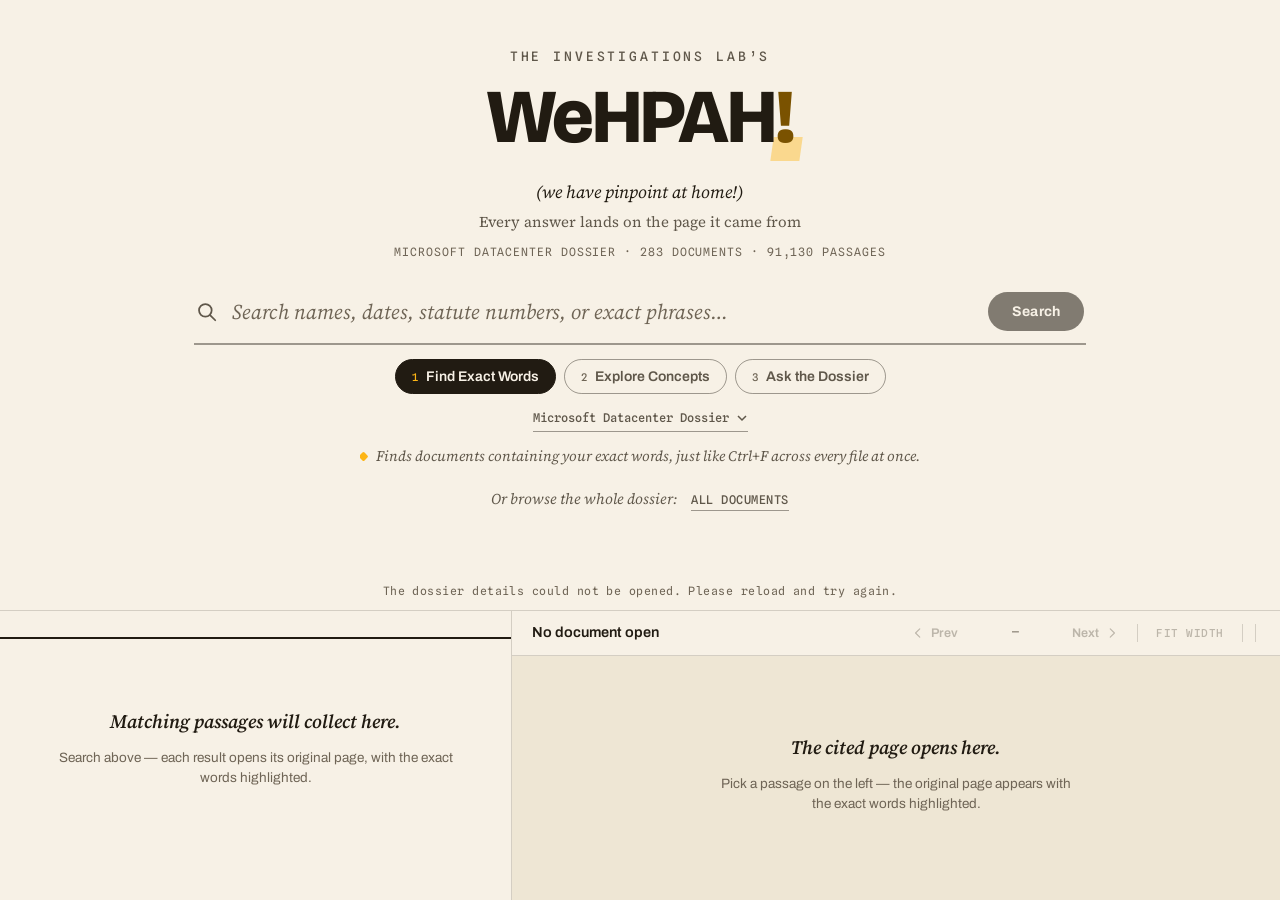
==== commit 821b28c3: "Add a list of all documents and a Save button for documents "All documents" on the cover lists every" ====
--- a/index.html
+++ b/index.html
@@ -72,12 +72,12 @@
 
           <div class="search-footnotes">
             <p id="helper-copy" class="helper-copy"><em>Finds documents containing your exact words, just like Ctrl+F across every file at once.</em></p>
-            <p id="browse-links" class="browse-links" hidden>Or browse the whole dossier:
-              <button id="browse-timeline" type="button">Timeline</button>
-              <button id="browse-laws" type="button">Laws &amp; cases cited</button>
+            <p id="browse-links" class="browse-links">Or browse the whole dossier:
+              <button id="browse-docs" type="button">All documents</button>
+              <button id="browse-timeline" type="button" hidden>Timeline</button>
+              <button id="browse-laws" type="button" hidden>Laws &amp; cases cited</button>
               <button id="browse-people" type="button" hidden>People</button>
               <button id="browse-orgs" type="button" hidden>Organizations</button></p>
-            <p class="browse-links">New here? <a href="tutorial/">Read the step-by-step tutorial</a></p>
           </div>
 
           <button id="expand-header" class="expand-header" type="button" aria-label="Expand search cover" title="Back to the full search cover" aria-expanded="false">
@@ -135,6 +135,8 @@
             <span class="control-sep" aria-hidden="true"></span>
             <button id="zoom-toggle" class="ghost mono-btn" disabled>Fit Width</button>
             <span class="control-sep" aria-hidden="true"></span>
+            <button id="save-doc" class="ghost mono-btn" hidden aria-pressed="false" title="Keep this document and page in this browser, to come back to it later">Save</button>
+            <span class="control-sep" aria-hidden="true"></span>
             <a id="download-pdf" class="ghost download-link mono-btn" hidden
                download="document.pdf">
               <svg viewBox="0 0 20 20" aria-hidden="true" fill="none" stroke="currentColor" stroke-width="1.6" stroke-linecap="round" stroke-linejoin="round"><path d="M10 2.5v10M6 9l4 3.5 4-3.5M3.5 16.5h13"></path></svg>
@@ -160,5 +162,15 @@
   </div>
 
   <script type="module" src="./src/main.js"></script>
+<script>
+// Local use only: tell the WeHPAH! launcher this window is open, so it can quit when the window closes.
+if (["127.0.0.1", "localhost"].includes(location.hostname)) {
+  const id = Math.random().toString(36).slice(2);
+  const ping = (bye) => fetch(`/api/ping?id=${id}${bye ? "&bye=1" : ""}`, { keepalive: true }).catch(() => {});
+  ping(); setInterval(ping, 5000);
+  addEventListener("pagehide", () => ping(true));
+  addEventListener("pageshow", (e) => e.persisted && ping());
+}
+</script>
 </body>
 </html>
--- a/style.css
+++ b/style.css
@@ -462,6 +462,8 @@
 
 /* Mode 3 stays labeled as experimental inside the compact strip too */
 body.compact .experimental-warning { flex: none; padding: 4px 10px; font-size: 9.5px; }
+/* the strip has room for the label only; the cover shows the full sentence */
+body.compact .warn-more { display: none; }
 
 /* ============================================================
    WORKSPACE — evidence stream 2fr · grounding stage 3fr
@@ -725,7 +727,7 @@
 .verify-pill[data-quote]:focus-visible::after {
   content: "“" attr(data-quote) "”";
   position: absolute;
-  right: 0;
+  left: 0; /* grows rightward into the pane, never off the left edge of the window */
   top: calc(100% + 8px);
   z-index: 30;
   width: min(340px, 78vw);
